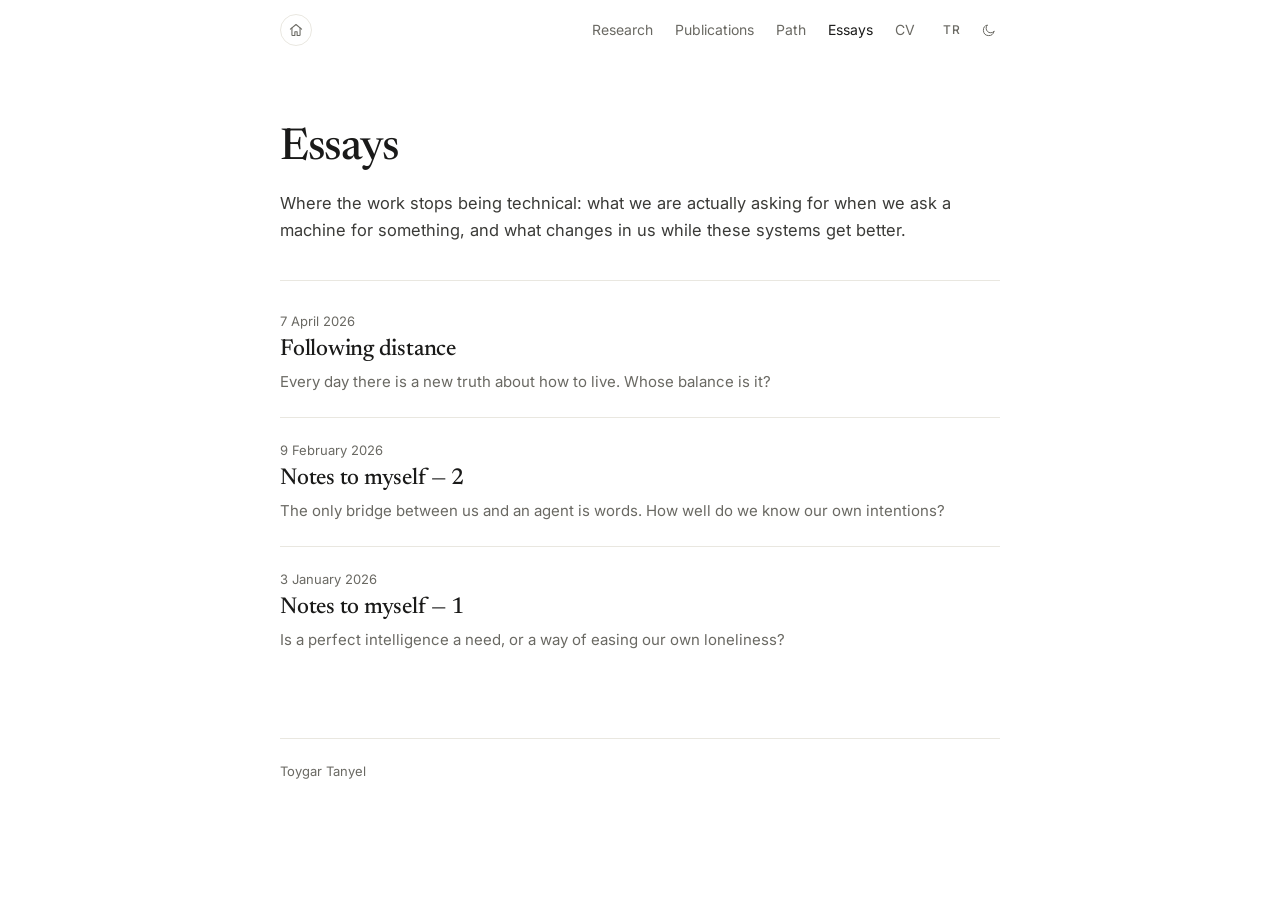
==== essays/index.html @ 607fd73d "Rename Notes to Essays and move the pieces to /essays/ The pieces on the site are short essays rathe" ====
<!doctype html>
<html lang="en">
<head>
<meta charset="utf-8">
<meta name="viewport" content="width=device-width, initial-scale=1">
<title>Essays · Toygar Tanyel</title>
<meta name="description" content="Where the work stops being technical: what we are actually asking for when we ask a machine for something, and what changes in us while these systems get better.">
<link rel="canonical" href="https://tanyelai.github.io/essays/">
<meta property="og:title" content="Essays · Toygar Tanyel">
<meta property="og:description" content="Where the work stops being technical: what we are actually asking for when we ask a machine for something, and what changes in us while these systems get better.">
<meta property="og:type" content="article">
<meta property="og:image" content="https://tanyelai.github.io/assets/og.png">
<meta name="twitter:card" content="summary_large_image">
<meta name="twitter:image" content="https://tanyelai.github.io/assets/og.png">
<link rel="icon" href="/assets/favicon.png?v=4" type="image/png">
<link rel="preconnect" href="https://fonts.googleapis.com">
<link rel="preconnect" href="https://fonts.gstatic.com" crossorigin>
<link href="https://fonts.googleapis.com/css2?family=Inter:ital,wght@0,400..600;1,400&family=Newsreader:ital,opsz,wght@0,6..72,400..600;1,6..72,400..500&display=swap" rel="stylesheet">
<link rel="stylesheet" href="/assets/style.css?v=17">
<script>try{var d=document.documentElement,t=localStorage.getItem("theme"),l=localStorage.getItem("lang");if(t)d.setAttribute("data-theme",t);if(l)d.setAttribute("data-lang",l)}catch(e){}</script>
</head>
<body>

<header class="site-head">
  <div class="col site-head-inner">
    <a class="site-home" href="/" aria-label="Home" title="Home">
      <svg width="16" height="16" viewBox="0 0 24 24" fill="none" stroke="currentColor"
           stroke-width="1.6" stroke-linecap="round" stroke-linejoin="round" aria-hidden="true">
        <path d="M3.6 10.6 12 3.8l8.4 6.8"></path>
        <path d="M5.9 9v10.4a.9.9 0 0 0 .9.9h3.5v-5.6h3.4v5.6h3.5a.9.9 0 0 0 .9-.9V9"></path>
      </svg>
    </a>
    <nav class="site-nav" aria-label="Site">
      <a href="/research">Research</a>
      <a href="/publications">Publications</a>
      <a href="/path">Path</a>
      <a href="/essays/" aria-current="page">Essays</a>
      <a href="/cv.pdf">CV</a>
    </nav>
    <span class="nav-tools">
      <button class="toggle lang-toggle" type="button" aria-label="Yazıları Türkçe oku">
        <span class="to-tr">TR</span><span class="to-en">EN</span>
      </button>
      <button class="toggle theme-toggle" type="button" aria-label="Switch to the dark theme">
        <svg class="moon" width="15" height="15" viewBox="0 0 24 24" fill="none" stroke="currentColor"
             stroke-width="1.6" stroke-linecap="round" stroke-linejoin="round" aria-hidden="true">
          <path d="M20.8 13.6A8.6 8.6 0 1 1 10.4 3.2a6.7 6.7 0 0 0 10.4 10.4z"></path>
        </svg>
        <svg class="sun" width="15" height="15" viewBox="0 0 24 24" fill="none" stroke="currentColor"
             stroke-width="1.6" stroke-linecap="round" stroke-linejoin="round" aria-hidden="true">
          <circle cx="12" cy="12" r="4.1"></circle>
          <path d="M12 2.2v2.1M12 19.7v2.1M4.5 4.5l1.5 1.5M18 18l1.5 1.5M2.2 12h2.1M19.7 12h2.1M4.5 19.5L6 18M18 6l1.5-1.5"></path>
        </svg>
      </button>
    </span>
  </div>
</header>

<main class="page page--narrow">
  <header class="article">

    <h1 class="article-title"><span data-lang="en">Essays</span><span data-lang="tr">Denemeler</span></h1>
    <p class="article-lede" data-lang="en">Where the work stops
    being technical: what we are actually asking for when we ask a machine for something,
    and what changes in us while these systems get better.</p>
    <p class="article-lede" data-lang="tr">İşin teknik olmaktan
    çıktığı yer: bir makineden bir şey isterken aslında ne istiyoruz, ve bu sistemler
    iyileştikçe bizde ne değişiyor.</p>
  </header>

  <hr class="masthead-rule">

  <ul class="notes">
        <li>
          <span class="note-date"><span data-lang="en">7 April 2026</span><span data-lang="tr">7 Nisan 2026</span></span>
          <a class="note-title" href="/essays/following-distance"><span data-lang="en">Following distance</span><span data-lang="tr">Takip mesafesi</span></a>
          <p class="note-dek" data-lang="en">Every day there is a new truth about how to live. Whose balance is it?</p>
          <p class="note-dek" data-lang="tr">Her gün yeni bir doğru var. Peki o denge kimin dengesi?</p>
        </li>
        <li>
          <span class="note-date"><span data-lang="en">9 February 2026</span><span data-lang="tr">9 Şubat 2026</span></span>
          <a class="note-title" href="/essays/notes-to-myself-2"><span data-lang="en">Notes to myself &mdash; 2</span><span data-lang="tr">Kendime düşünceler &mdash; 2</span></a>
          <p class="note-dek" data-lang="en">The only bridge between us and an agent is words. How well do we know our own intentions?</p>
          <p class="note-dek" data-lang="tr">Bir agent'la aramızdaki tek köprü kelimeler. Niyetimizi ne kadar iyi biliyoruz?</p>
        </li>
        <li>
          <span class="note-date"><span data-lang="en">3 January 2026</span><span data-lang="tr">3 Ocak 2026</span></span>
          <a class="note-title" href="/essays/notes-to-myself-1"><span data-lang="en">Notes to myself &mdash; 1</span><span data-lang="tr">Kendime düşünceler &mdash; 1</span></a>
          <p class="note-dek" data-lang="en">Is a perfect intelligence a need, or a way of easing our own loneliness?</p>
          <p class="note-dek" data-lang="tr">Kusursuz bir zeka bir ihtiyaç mı, yoksa kendi yalnızlığımızı gidermenin bir yolu mu?</p>
        </li>
  </ul>

  <footer class="foot">
    <span><a href="/">Toygar Tanyel</a></span>
  </footer>
</main>

<script src="/assets/site.js?v=17" defer></script>

</body>
</html>
---- assets/style.css ----
/* ------------------------------------------------------------------
   toygar tanyel, personal site

   One calm column. The front page says who this is and what is new,
   and stops; the rest is one click away for whoever wants it: the
   research map, the full list of publications, the path, the notes.

   A serif for names and headings over a quiet sans. Orange is the
   mark for whatever carries the decision: the current work in the
   map, the ongoing stops on the path, the paper under the cursor. It
   is never a link colour: links are ink, underlined, and turn orange
   only on hover.

   Light is the default and dark is a choice, set by the toggle and
   remembered in localStorage.
   ------------------------------------------------------------------ */

:root {
  color-scheme: light;

  --paper:      #ffffff;
  --tint:       #f7f6f2;
  --ink:        #1a1a19;
  --ink-2:      #3b3b38;  /* body prose */
  --ink-3:      #6a6963;  /* apparatus: dates, venues, author lists */
  --ink-4:      #a3a199;  /* decoration only: separators, dashes */
  --rule:       #e9e7e0;
  --hairline:   #d7d5cd;

  --accent:     #f09228;  /* the mark */
  --accent-ink: #b45d0c;  /* the mark as text: 4.6:1 on paper */
  --band:       rgba(240, 146, 40, 0.14);

  /* The three regions of the research map. */
  --now:        #e0812a;  --now-fill: rgba(240, 146, 40, 0.07);
  --exp:        #5d7fb3;  --exp-fill: rgba(93, 127, 179, 0.065);
  --app:        #4f8f78;  --app-fill: rgba(79, 143, 120, 0.065);

  --serif: "Newsreader", Georgia, "Times New Roman", serif;
  --sans:  "Inter", system-ui, -apple-system, "Segoe UI", Helvetica, Arial, sans-serif;

  --col:  720px;   /* the reading column */
  --wide: 1040px;  /* figures that need the room */
  --head: 60px;

  interpolate-size: allow-keywords;  /* lets <details> open smoothly where supported */
}

:root[data-theme="dark"] {
  color-scheme: dark;

  --paper:      #141414;
  --tint:       #1b1b1c;
  --ink:        #ecebe6;
  --ink-2:      #cbcac4;
  --ink-3:      #9e9d96;
  --ink-4:      #64635e;
  --rule:       #29292a;
  --hairline:   #3a3a3b;

  --accent:     #f0a752;
  --accent-ink: #f0a752;
  --band:       rgba(240, 167, 82, 0.16);

  --now:        #f0a752;  --now-fill: rgba(240, 167, 82, 0.075);
  --exp:        #8eabdb;  --exp-fill: rgba(142, 171, 219, 0.07);
  --app:        #83c2aa;  --app-fill: rgba(131, 194, 170, 0.07);
}

*, *::before, *::after { box-sizing: border-box; }

html {
  -webkit-text-size-adjust: 100%;
  scroll-behavior: smooth;
  scroll-padding-top: calc(var(--head) + 24px);
}

@media (prefers-reduced-motion: reduce) {
  html { scroll-behavior: auto; }
}

body {
  margin: 0;
  background: var(--paper);
  color: var(--ink);
  font-family: var(--sans);
  font-size: 15.5px;
  line-height: 1.65;
  -webkit-font-smoothing: antialiased;
  -moz-osx-font-smoothing: grayscale;
  text-rendering: optimizeLegibility;
}

p { margin: 0.6em 0; }

a {
  color: inherit;
  text-decoration: underline;
  text-decoration-color: var(--hairline);
  text-decoration-thickness: 1px;
  text-underline-offset: 3px;
  transition: color 0.15s ease, text-decoration-color 0.15s ease;
}

a:hover, a:focus-visible {
  color: var(--accent-ink);
  text-decoration-color: currentColor;
}

a:focus-visible, button:focus-visible, summary:focus-visible {
  outline: 2px solid var(--accent);
  outline-offset: 3px;
  border-radius: 3px;
}

.col  { max-width: calc(var(--col) + 48px);  margin: 0 auto; padding: 0 24px; }
.wide { max-width: calc(var(--wide) + 48px); margin: 0 auto; padding: 0 24px; }

/* ---------- language ----------
   Both languages ship in the markup and the toggle picks one.

   Both selectors are descendant selectors on purpose. The toggle sets
   the attribute on <html>, and a bare [data-lang="tr"] rule would
   match the root itself and hide the entire document. */
:root:not([data-lang="tr"]) [data-lang="tr"] { display: none; }
:root[data-lang="tr"]       [data-lang="en"] { display: none; }

/* ---------- small parts ---------- */

.icon {
  width: 17px;
  height: 17px;
  flex: none;
  fill: none;
  stroke: currentColor;
  stroke-width: 1.6;
  stroke-linecap: round;
  stroke-linejoin: round;
}

.kicker {
  margin: 0;
  font-size: 11px;
  font-weight: 500;
  letter-spacing: 0.15em;
  text-transform: uppercase;
  color: var(--ink-3);
}

.toggle {
  appearance: none;
  background: none;
  border: 0;
  padding: 4px;
  margin: 0;
  cursor: pointer;
  color: var(--ink-3);
  font: inherit;
  font-size: 12px;
  font-weight: 500;
  letter-spacing: 0.08em;
  line-height: 1;
  display: inline-flex;
  align-items: center;
  transition: color 0.15s ease;
}

.toggle:hover, .toggle:focus-visible { color: var(--accent-ink); }

.theme-toggle .sun  { display: none; }
.theme-toggle .moon { display: block; }
:root[data-theme="dark"] .theme-toggle .sun  { display: block; }
:root[data-theme="dark"] .theme-toggle .moon { display: none; }

.lang-toggle .to-tr { display: inline; }
.lang-toggle .to-en { display: none; }
:root[data-lang="tr"] .lang-toggle .to-tr { display: none; }
:root[data-lang="tr"] .lang-toggle .to-en { display: inline; }

/* ---------- header ---------- */

.site-head {
  position: sticky;
  top: 0;
  z-index: 20;
  background: var(--paper);
  background: color-mix(in srgb, var(--paper) 90%, transparent);
  -webkit-backdrop-filter: saturate(1.4) blur(12px);
  backdrop-filter: saturate(1.4) blur(12px);
}

.site-head-inner {
  display: flex;
  align-items: center;
  gap: 24px;
  min-height: var(--head);
}

.site-home {
  display: inline-flex;
  align-items: center;
  justify-content: center;
  width: 32px;
  height: 32px;
  border: 1px solid var(--rule);
  border-radius: 50%;
  color: var(--ink-3);
  transition: color 0.15s ease, border-color 0.15s ease;
}

.site-home:hover, .site-home:focus-visible { color: var(--accent-ink); border-color: var(--ink-4); }
.site-home[aria-current="page"] { color: var(--ink); }

.site-nav {
  margin-left: auto;
  display: flex;
  gap: 22px;
  font-size: 14px;
}

.site-nav a { color: var(--ink-3); text-decoration: none; }
.site-nav a:hover, .site-nav a:focus-visible { color: var(--ink); }
.site-nav a[aria-current="page"] { color: var(--ink); }

.nav-tools {
  display: inline-flex;
  align-items: center;
  gap: 12px;
}

/* ---------- footer ---------- */

.site-foot {
  margin-top: 96px;
  padding: 24px 0 40px;
  border-top: 1px solid var(--rule);
  font-size: 13px;
  color: var(--ink-3);
}

.site-foot-inner {
  display: flex;
  flex-wrap: wrap;
  align-items: center;
  justify-content: space-between;
  gap: 12px 24px;
}

.site-foot a { text-decoration: none; }

.contact-row {
  display: flex;
  flex-wrap: wrap;
  align-items: center;
  gap: 8px 16px;
}

.icon-link { display: inline-flex; color: var(--ink-3); text-decoration: none; }
.icon-link:hover, .icon-link:focus-visible { color: var(--accent-ink); }

/* ---------- headings ---------- */

.page-title {
  margin: 0;
  font-family: var(--serif);
  font-optical-sizing: auto;
  font-weight: 500;
  font-size: 40px;
  line-height: 1.08;
  letter-spacing: -0.018em;
}

.page-lede {
  margin: 12px 0 0;
  font-size: 16px;
  color: var(--ink-3);
}

.page-top { padding-top: 56px; }

.h2 {
  margin: 0;
  font-family: var(--serif);
  font-optical-sizing: auto;
  font-weight: 500;
  font-size: 24px;
  line-height: 1.2;
  letter-spacing: -0.008em;
}

.section { margin-top: 72px; }

.section-head {
  display: flex;
  align-items: baseline;
  justify-content: space-between;
  gap: 16px;
  margin-bottom: 18px;
}

/* ---------- home ---------- */

.intro {
  display: grid;
  grid-template-columns: 76px minmax(0, 1fr);
  gap: 22px;
  align-items: center;
  padding-top: 64px;
}

.portrait {
  display: block;
  width: 76px;
  height: 76px;
  object-fit: cover;
  object-position: 50% 22%;
  border-radius: 50%;
}

.name {
  margin: 0;
  font-family: var(--serif);
  font-optical-sizing: auto;
  font-weight: 500;
  font-size: 30px;
  line-height: 1.1;
  letter-spacing: -0.015em;
}

.roles {
  margin: 6px 0 0;
  font-size: 14.5px;
  line-height: 1.5;
  color: var(--ink-3);
}

.fields {
  display: flex;
  flex-wrap: wrap;
  align-items: center;
  justify-content: space-between;
  gap: 12px 24px;
  margin-top: 28px;
  padding: 14px 0;
  border-top: 1px solid var(--rule);
  border-bottom: 1px solid var(--rule);
}

.fields .kicker { display: flex; flex-wrap: wrap; row-gap: 6px; }
.fields .kicker span { white-space: nowrap; }

.fields .kicker span:not(:last-child)::after {
  content: "\00b7";
  padding: 0 10px;
  color: var(--ink-4);
}

.bio { margin-top: 30px; }

.bio p {
  margin: 0 0 1.05em;
  font-size: 16.5px;
  line-height: 1.75;
  color: var(--ink-2);
}

.bio p:last-child { margin-bottom: 0; }
.bio strong { font-weight: 600; color: var(--ink); }

/* ---------- dated rows ----------
   News, awards and teaching are the same kind of fact, a date and a
   line, so they share one row shape. */

.dated {
  list-style: none;
  margin: 0;
  padding: 0;
}

.dated li {
  display: grid;
  grid-template-columns: 96px minmax(0, 1fr);
  column-gap: 18px;
  align-items: baseline;
  padding: 9px 0;
  border-top: 1px solid var(--rule);
}

.dated li:first-child { border-top: 0; }

.when {
  font-size: 13px;
  color: var(--ink-3);
  font-variant-numeric: tabular-nums;
  line-height: 1.5;
}

.dated .text { color: var(--ink-2); }
.dated .what { font-weight: 600; color: var(--ink); }
.dated .where { color: var(--ink-3); }

.venue { font-weight: 600; font-style: normal; }

/* The home page shows only the newest lines; this row says the list
   goes on. It sits in the text column, under the last line. */
.dated-more {
  display: block;
  padding: 10px 0 0 114px;
  border-top: 1px solid var(--rule);
  font-size: 14px;
  color: var(--ink-2);
  text-decoration: none;
}

.dated-more:hover, .dated-more:focus-visible { color: var(--accent-ink); }

/* ---------- research map ----------
   Topics are outlined pills, papers are dots, dashed lines say which
   paper belongs to which topic. Three regions: the current work, the
   explanation work done in medicine, and the applied work. Hovering a
   paper lights its lines and topics and previews it; clicking opens
   it in the full list. */

.landscape { margin: 40px auto 0; }

.ls-scroll { overflow-x: auto; overflow-y: hidden; overscroll-behavior-x: contain; }

/* The map scales to fit the screen's height as well as its width, so it is
   seen in one look; below 1000px wide it scrolls sideways instead. */
.ls-canvas {
  position: relative;
  min-width: 1000px;
  max-width: max(1000px, calc((100svh - 150px) * 1000 / 600));
  margin: 0 auto;
  aspect-ratio: 1000 / 600;
}

/* The map gets more room than other wide figures. */
.landscape.wide { max-width: calc(1180px + 48px); }

.ls-canvas svg {
  position: absolute;
  inset: 0;
  width: 100%;
  height: 100%;
  overflow: visible;
}

.ls-region { stroke-width: 1.1; stroke-dasharray: 3 5; vector-effect: non-scaling-stroke; stroke-opacity: 0.6; fill-opacity: 0.06; }
.ls-region--lang { fill: var(--now); stroke: var(--now); }
.ls-region--med  { fill: var(--exp); stroke: var(--exp); }
.ls-region--other { fill: var(--ink-4); stroke: var(--ink-4); }

.ls-edge {
  fill: none;
  stroke: var(--ink-4);
  stroke-width: 1;
  stroke-dasharray: 2 4;
  vector-effect: non-scaling-stroke;
  opacity: 0.75;
  transition: stroke 0.15s ease, opacity 0.15s ease;
}

.ls-edge--dir { stroke: var(--now); opacity: 0.6; }

.ls-canvas.is-focused .ls-edge { opacity: 0.18; }
.ls-canvas.is-focused .ls-edge.is-lit { stroke: var(--accent); stroke-dasharray: none; opacity: 1; }

.ls-area {
  position: absolute;
  font-size: 10.5px;
  font-weight: 600;
  letter-spacing: 0.15em;
  text-transform: uppercase;
  white-space: nowrap;
  pointer-events: none;
}

.ls-area--lang { color: var(--accent-ink); }
.ls-area--med  { color: var(--exp); }
.ls-area--other { color: var(--ink-3); }

.ls-node {
  position: absolute;
  transform: translate(-50%, -50%);
  white-space: nowrap;
  text-decoration: none;
  transition: opacity 0.15s ease, color 0.15s ease, border-color 0.15s ease;
}

.ls-topic {
  padding: 3px 11px;
  border: 1px solid var(--hairline);
  border-radius: 999px;
  background: var(--paper);
  font-size: 12.5px;
  font-weight: 500;
  color: var(--ink);
}

.ls-topic--lang { border-color: color-mix(in srgb, var(--now) 60%, var(--hairline)); }
.ls-topic--med  { border-color: color-mix(in srgb, var(--exp) 55%, var(--hairline)); }
.ls-topic--other { border-color: var(--hairline); }

/* A shared topic, where areas meet: drawn a little stronger. */
.ls-topic--hub {
  border-color: var(--ink-3);
  font-weight: 600;
  box-shadow: 0 0 0 4px var(--paper);
}

.ls-topic--dir {
  border-style: dashed;
  border-color: var(--now);
  color: var(--accent-ink);
}

.ls-paper {
  display: inline-flex;
  align-items: center;
  gap: 6px;
  transform: translate(-6px, -50%);
  font-size: 12px;
  color: var(--ink-2);
  cursor: pointer;
}

.ls-paper.ls-left { flex-direction: row-reverse; transform: translate(calc(-100% + 6px), -50%); }

.ls-dot {
  flex: none;
  width: 12px;
  height: 12px;
  border-radius: 50%;
  border: 2px solid var(--paper);
  box-shadow: 0 0 0 1px currentColor;
  transition: background 0.15s ease, transform 0.15s ease;
}

.ls-paper--lang .ls-dot { background: var(--now); color: var(--now); }
.ls-paper--med  .ls-dot { background: var(--exp); color: var(--exp); }
.ls-paper--other .ls-dot { background: var(--ink-3); color: var(--ink-3); }

.ls-paper:hover, .ls-paper:focus-visible { color: var(--ink); outline: none; }
.ls-paper:hover .ls-dot, .ls-paper:focus-visible .ls-dot,
.ls-paper.is-lit .ls-dot { background: var(--accent); color: var(--accent); transform: scale(1.25); }

.ls-canvas.is-focused .ls-node { opacity: 0.35; }
.ls-canvas.is-focused .ls-node.is-lit { opacity: 1; }
.ls-canvas.is-focused .ls-topic.is-lit { border-color: var(--accent); }

.ls-card {
  position: absolute;
  z-index: 3;
  width: 300px;
  padding: 12px 14px;
  background: var(--paper);
  border: 1px solid var(--hairline);
  border-radius: 10px;
  box-shadow: 0 10px 30px -12px rgba(0, 0, 0, 0.25);
  pointer-events: none;
  opacity: 0;
  transform: translateY(4px);
  transition: opacity 0.15s ease, transform 0.15s ease;
}

.ls-card.is-shown { opacity: 1; transform: none; }

.ls-card-title {
  margin: 0;
  font-size: 13.5px;
  font-weight: 600;
  line-height: 1.4;
  color: var(--ink);
}

.ls-card-meta {
  margin: 5px 0 0;
  font-size: 12.5px;
  color: var(--ink-3);
}

.ls-hint {
  margin: 14px 0 0;
  font-size: 13px;
  color: var(--ink-3);
}

.ls-hint--narrow { display: none; }

/* ---------- research groups ---------- */

.era {
  margin: 72px 0 0;
  padding-bottom: 10px;
  border-bottom: 1px solid var(--ink);
  font-size: 11px;
  font-weight: 600;
  letter-spacing: 0.15em;
  text-transform: uppercase;
  color: var(--ink);
}

.era span { color: var(--ink-3); font-weight: 500; }

.group {
  padding: 36px 0 8px;
  border-top: 1px solid var(--rule);
}

.era + .group { border-top: 0; }

.group-title {
  margin: 0;
  font-family: var(--serif);
  font-optical-sizing: auto;
  font-weight: 500;
  font-size: 27px;
  line-height: 1.18;
  letter-spacing: -0.012em;
}

.group-lede {
  margin: 10px 0 0;
  font-family: var(--serif);
  font-optical-sizing: auto;
  font-style: italic;
  font-size: 19px;
  line-height: 1.5;
  color: var(--ink-2);
}

.lines {
  list-style: none;
  margin: 20px 0 0;
  padding: 0;
}

.lines li {
  padding: 9px 0;
  border-top: 1px solid var(--rule);
  font-size: 15px;
  line-height: 1.45;
}

.lines li:first-child { border-top: 0; }
.lines a { text-decoration: none; color: var(--ink); }
.lines a:hover { color: var(--accent-ink); }

.lines .meta {
  display: block;
  margin-top: 2px;
  font-size: 13px;
  color: var(--ink-3);
}

.tag {
  margin-left: 6px;
  font-size: 10.5px;
  font-weight: 600;
  letter-spacing: 0.12em;
  text-transform: uppercase;
  color: var(--accent-ink);
}

/* ---------- disclosure ---------- */

.more {
  margin-top: 14px;
  border-top: 1px solid var(--rule);
}

.more + .more { margin-top: 0; }

.more summary {
  display: flex;
  align-items: center;
  gap: 10px;
  padding: 13px 0;
  cursor: pointer;
  list-style: none;
  font-size: 14px;
  font-weight: 500;
  color: var(--ink-2);
  transition: color 0.15s ease;
}

.more summary::-webkit-details-marker { display: none; }

.more summary::before {
  content: "";
  flex: none;
  width: 7px;
  height: 7px;
  margin: 0 3px;
  border-right: 1.5px solid currentColor;
  border-bottom: 1.5px solid currentColor;
  transform: translateY(-2px) rotate(45deg);
  transition: transform 0.2s ease;
}

.more[open] summary::before { transform: translateY(2px) rotate(225deg); }
.more summary:hover { color: var(--accent-ink); }
.more summary .label { color: var(--ink-3); font-weight: 400; white-space: nowrap; }

.more-body { padding: 0 0 18px; }

.more-body > p {
  margin: 0;
  font-family: var(--serif);
  font-optical-sizing: auto;
  font-size: 18px;
  line-height: 1.66;
  color: var(--ink-2);
}

.more .lines { margin-top: 0; }

@supports selector(::details-content) {
  .more::details-content {
    block-size: 0;
    overflow: clip;
    transition: block-size 0.35s ease, content-visibility 0.35s allow-discrete;
  }
  .more[open]::details-content { block-size: auto; }
}

@media (prefers-reduced-motion: reduce) {
  .more::details-content { transition: none; }
}

.questions {
  list-style: none;
  margin: 8px 0 0;
  padding: 0;
  counter-reset: q;
}

.questions li {
  counter-increment: q;
  display: grid;
  grid-template-columns: 34px minmax(0, 1fr);
  align-items: baseline;
  padding: 12px 0;
  border-top: 1px solid var(--rule);
  font-family: var(--serif);
  font-optical-sizing: auto;
  font-size: 19px;
  line-height: 1.4;
  color: var(--ink);
}

.questions li:first-child { border-top: 0; }

.questions li::before {
  content: counter(q, decimal-leading-zero);
  font-family: var(--sans);
  font-size: 11px;
  font-weight: 500;
  letter-spacing: 0.1em;
  color: var(--ink-3);
}

/* ---------- publications ---------- */

.pub-tools {
  display: flex;
  flex-wrap: wrap;
  align-items: center;
  justify-content: space-between;
  gap: 14px 24px;
  margin-top: 28px;
}

.filters { display: flex; flex-wrap: wrap; gap: 6px; }

.filter {
  appearance: none;
  padding: 5px 12px;
  border: 1px solid var(--hairline);
  border-radius: 999px;
  background: var(--paper);
  font: inherit;
  font-size: 13px;
  color: var(--ink-2);
  cursor: pointer;
  transition: border-color 0.15s ease, background 0.15s ease, color 0.15s ease;
}

.filter .n { margin-left: 4px; color: var(--ink-3); font-variant-numeric: tabular-nums; }
.filter:hover { border-color: var(--ink-3); }
.filter[aria-pressed="true"] { background: var(--ink); border-color: var(--ink); color: var(--paper); }
.filter[aria-pressed="true"] .n { color: var(--paper); opacity: 0.7; }

.pdf {
  display: inline-flex;
  align-items: center;
  gap: 8px;
  padding: 6px 14px;
  border: 1px solid var(--ink);
  border-radius: 999px;
  font-size: 13px;
  font-weight: 500;
  text-decoration: none;
  color: var(--ink);
}

.pdf:hover, .pdf:focus-visible { background: var(--ink); color: var(--paper); }
.pdf .icon { width: 14px; height: 14px; }

.pub-note {
  margin: 18px 0 0;
  font-size: 13px;
  color: var(--ink-3);
}

.pub-note b, .pub-note .mk { color: var(--ink); font-weight: 600; }

.year {
  margin: 48px 0 0;
  padding-bottom: 8px;
  border-bottom: 1px solid var(--ink);
  font-family: var(--serif);
  font-optical-sizing: auto;
  font-weight: 500;
  font-size: 22px;
}

.year[hidden] { display: none; }

.pubs { list-style: none; margin: 0; padding: 0; }

.pub {
  padding: 16px 0;
  border-top: 1px solid var(--rule);
  scroll-margin-top: calc(var(--head) + 24px);
}

.pub:first-child { border-top: 0; }
.pub[hidden] { display: none; }

.pub-title {
  margin: 0;
  font-size: 15.5px;
  font-weight: 600;
  line-height: 1.42;
  text-wrap: pretty;
}

.pub-title a { text-decoration: none; }

.pub-authors, .pub-meta {
  margin: 3px 0 0;
  font-size: 13.5px;
  line-height: 1.55;
  color: var(--ink-3);
}

.pub-authors a { text-decoration: none; }
.pub-meta .venue { color: var(--ink-2); }
.pub-meta .sep, .pub-authors .sep { color: var(--ink-4); padding: 0 5px; }

/* The one convention that has to survive scanning: which of these
   names is his. */
.me { font-weight: 600; color: var(--ink); }

/* His part in a paper whose author order does not show it. */
.pub-authors .role { font-style: italic; white-space: nowrap; }

.pub:target { animation: target 2.4s ease; }

@keyframes target {
  0%, 35% { background: var(--band); }
  100%    { background: transparent; }
}

/* ---------- path ----------
   Three lanes on one time axis, newest at the top. Study, research
   and industry ran side by side for years; the lanes show it without
   having to say it. Every block is a role and a place, nothing more. */

.lanes {
  --row: 7px;
  position: relative;
  margin-top: 36px;
  display: grid;
  grid-template-columns: 52px repeat(3, minmax(0, 1fr));
  grid-template-rows: auto repeat(var(--months), var(--row));
  column-gap: 10px;
}

.lane-head {
  grid-row: 1;
  padding-bottom: 12px;
  font-size: 11px;
  font-weight: 600;
  letter-spacing: 0.15em;
  text-transform: uppercase;
  color: var(--ink-3);
}

.lane-rule {
  grid-column: 2 / -1;
  border-top: 1px solid var(--rule);
  pointer-events: none;
}

.year-tick {
  grid-column: 1;
  align-self: start;
  margin-top: -9px;
  font-size: 12px;
  color: var(--ink-3);
  font-variant-numeric: tabular-nums;
}

.now-line {
  grid-column: 1 / -1;
  grid-row: 2;
  position: relative;
  border-top: 1.5px solid var(--accent);
  pointer-events: none;
}

.now-line span {
  position: absolute;
  top: -9px;
  left: 0;
  padding-right: 6px;
  background: var(--paper);
  font-size: 11px;
  font-weight: 600;
  letter-spacing: 0.12em;
  text-transform: uppercase;
  color: var(--accent-ink);
}

.block {
  position: relative;
  z-index: 1;
  margin: 1px 0;
  padding: 7px 10px;
  border-left: 2px solid var(--ink-2);
  border-radius: 2px 8px 8px 2px;
  background: var(--tint);
  overflow: visible;
}

.block.now { border-left-color: var(--accent); background: color-mix(in srgb, var(--accent) 9%, var(--paper)); }

/* Two roles in one lane at the same time. For the months they share, the
   later role narrows to the right half (share-top above, share-r beside)
   and the earlier one takes the left half (share-l beside, share-bottom
   below). Each keeps its text where it has the full width. */
.block.share-top    { margin-bottom: 0; border-bottom-right-radius: 0; }
.block.share-r      { margin: 0 0 2px calc(50% + 2px); border-top-left-radius: 0; border-top-right-radius: 0; }
.block.share-l      { margin: 1px calc(50% + 2px) 0 0; border-bottom-left-radius: 0; border-bottom-right-radius: 0; }
.block.share-bottom { margin-top: 0; border-top-left-radius: 0; }

.block-role {
  display: block;
  font-size: 13.5px;
  font-weight: 600;
  line-height: 1.3;
  color: var(--ink);
}

.block-place {
  display: block;
  margin-top: 1px;
  font-size: 12.5px;
  line-height: 1.35;
  color: var(--ink-3);
}

.block-when {
  display: block;
  margin-top: 3px;
  font-size: 11.5px;
  color: var(--ink-3);
  font-variant-numeric: tabular-nums;
}

.two-col {
  display: grid;
  grid-template-columns: minmax(0, 1fr) minmax(0, 1fr);
  gap: 56px;
}

.two-col .dated li { grid-template-columns: 1fr; padding: 10px 0; }
.two-col .when { display: block; margin-bottom: 2px; }

/* ---------- notes ---------- */

.article { padding-top: 56px; }

.article-title {
  margin: 10px 0 0;
  font-family: var(--serif);
  font-optical-sizing: auto;
  font-weight: 500;
  font-size: clamp(34px, 5vw, 44px);
  line-height: 1.08;
  letter-spacing: -0.018em;
  text-wrap: balance;
}

.article-lede {
  margin: 16px 0 0;
  font-size: 16.5px;
  line-height: 1.65;
  color: var(--ink-2);
}

.article-body { margin-top: 32px; }

/* Notes are essays, so they read in the serif. */
.article-body p {
  margin: 0 0 1.05em;
  font-family: var(--serif);
  font-optical-sizing: auto;
  font-size: 19.5px;
  line-height: 1.66;
  color: var(--ink-2);
}

.article-body p:last-child { margin-bottom: 0; }
.article-body em { color: var(--ink); font-weight: 600; font-style: normal; }

.masthead-rule { border: 0; border-top: 1px solid var(--rule); margin: 36px 0 0; }

.notes { list-style: none; margin: 8px 0 0; padding: 0; }
.notes li { padding: 22px 0; border-bottom: 1px solid var(--rule); }
.notes li:last-child { border-bottom: 0; }

.note-date {
  display: block;
  font-size: 13px;
  color: var(--ink-3);
}

.article .note-date { margin: 0; }

.note-title {
  display: inline-block;
  margin-top: 4px;
  font-family: var(--serif);
  font-optical-sizing: auto;
  font-weight: 500;
  font-size: 23px;
  line-height: 1.2;
  letter-spacing: -0.01em;
  text-decoration: none;
}

.note-dek { margin: 6px 0 0; font-size: 15px; color: var(--ink-3); }

.foot {
  margin-top: 64px;
  padding: 22px 0 44px;
  border-top: 1px solid var(--rule);
  font-size: 13px;
  color: var(--ink-3);
  display: flex;
  flex-wrap: wrap;
  justify-content: space-between;
  gap: 6px 24px;
}

.foot a { text-decoration: none; }

/* ---------- motion ---------- */

@media (prefers-reduced-motion: no-preference) {
  .intro, .fields, .bio { animation: rise 600ms cubic-bezier(0.2, 0.7, 0.2, 1) backwards; }
  .fields { animation-delay: 80ms; }
  .bio    { animation-delay: 140ms; }
  @keyframes rise { from { opacity: 0; transform: translateY(6px); } to { opacity: 1; transform: none; } }
}

/* ---------- touch ----------
   Fingers need about 32px or more to hit something; the padding grows the
   hit area and the negative margin keeps the layout where it was. */

@media (pointer: coarse) {
  .toggle { padding: 10px; margin: -6px; }
  .icon-link { padding: 8px; margin: -8px; }
  .site-foot a:not(.icon-link), .foot a { display: inline-block; padding: 8px 0; margin: -8px 0; }
  .dated-more { padding-bottom: 10px; }
  .pub-meta a { padding: 6px 0; }
}

/* ---------- narrow ---------- */

@media (max-width: 760px) {
  .site-head { position: static; }
  .site-head-inner { flex-wrap: wrap; gap: 0 18px; padding-top: 12px; padding-bottom: 0; }
  .site-nav { order: 3; width: 100%; margin: 0; gap: 18px; overflow-x: auto; }
  .site-nav a { padding: 10px 0; }
  .nav-tools { margin-left: auto; }
  html { scroll-padding-top: 16px; }

  .intro { grid-template-columns: 60px minmax(0, 1fr); gap: 16px; padding-top: 32px; }
  .portrait { width: 60px; height: 60px; }
  .name { font-size: 26px; }
  .roles { font-size: 13.5px; }
  .bio p { font-size: 16px; }

  .dated li { grid-template-columns: minmax(0, 1fr); row-gap: 1px; }
  .dated-more { padding-left: 0; }

  .ls-hint--wide { display: none; }
  .ls-hint--narrow { display: block; margin: 0 0 12px; }
  .landscape { display: flex; flex-direction: column; }
  .landscape figcaption { order: -1; padding: 0; }

  .two-col { grid-template-columns: minmax(0, 1fr); gap: 40px; }

  .lanes { --row: 8.5px; grid-template-columns: 32px repeat(3, minmax(0, 1fr)); column-gap: 5px; }
  .block { padding: 5px 6px; }
  .block-role { font-size: 12px; }
  .block-place, .block-when { font-size: 11px; }
  .lane-head { font-size: 10px; letter-spacing: 0.1em; }

  .page-title { font-size: 34px; }
  .page-top { padding-top: 36px; }
  .article { padding-top: 36px; }
}

@media (max-width: 520px) {
  .article-body p { font-size: 18.5px; }
  .questions li { font-size: 17.5px; }
}

/* The smallest phones: the five nav links share the row instead of
   pushing CV out of sight, and the lane blocks give their text more room
   (long words carry soft hyphens in path.html). */
@media (max-width: 400px) {
  .site-nav { gap: 0; justify-content: space-between; }
  .block { padding: 5px 4px 5px 6px; }
}

@media (max-width: 340px) {
  .block .nw { white-space: normal; }
  .block-role { font-size: 11.5px; }
}

/* The notes pages use the reading column under their older name. */
.page, .page--narrow { max-width: calc(var(--col) + 48px); margin: 0 auto; padding: 0 24px; }

.ls-paper.ls-above { flex-direction: column-reverse; gap: 4px; transform: translate(-50%, calc(-100% + 6px)); }
.ls-paper.ls-below { flex-direction: column; gap: 4px; transform: translate(-50%, -6px); }
.nw { white-space: nowrap; }


/* Region names and overlap names are placed by site.js once the outlines
   exist; until then, and without script, they stay out of the way. */
.ls-area { transform: translate(-50%, -50%); visibility: hidden; }
.ls-area.is-placed { visibility: visible; }
.ls-area--start { transform: translate(0, -50%); }

/* A paper's label sits on its area's own tint, so a line passing under it
   is hidden rather than struck through the text. */
.ls-label { padding: 0 3px; border-radius: 3px; }
.ls-paper--lang .ls-label { background: color-mix(in srgb, var(--now) 6%, var(--paper)); }
.ls-paper--med  .ls-label { background: color-mix(in srgb, var(--exp) 6%, var(--paper)); }
.ls-paper--other .ls-label { background: color-mix(in srgb, var(--ink-4) 6%, var(--paper)); }

.lines-label { margin: 18px 0 6px; font-size: 13px; color: var(--ink-3); }
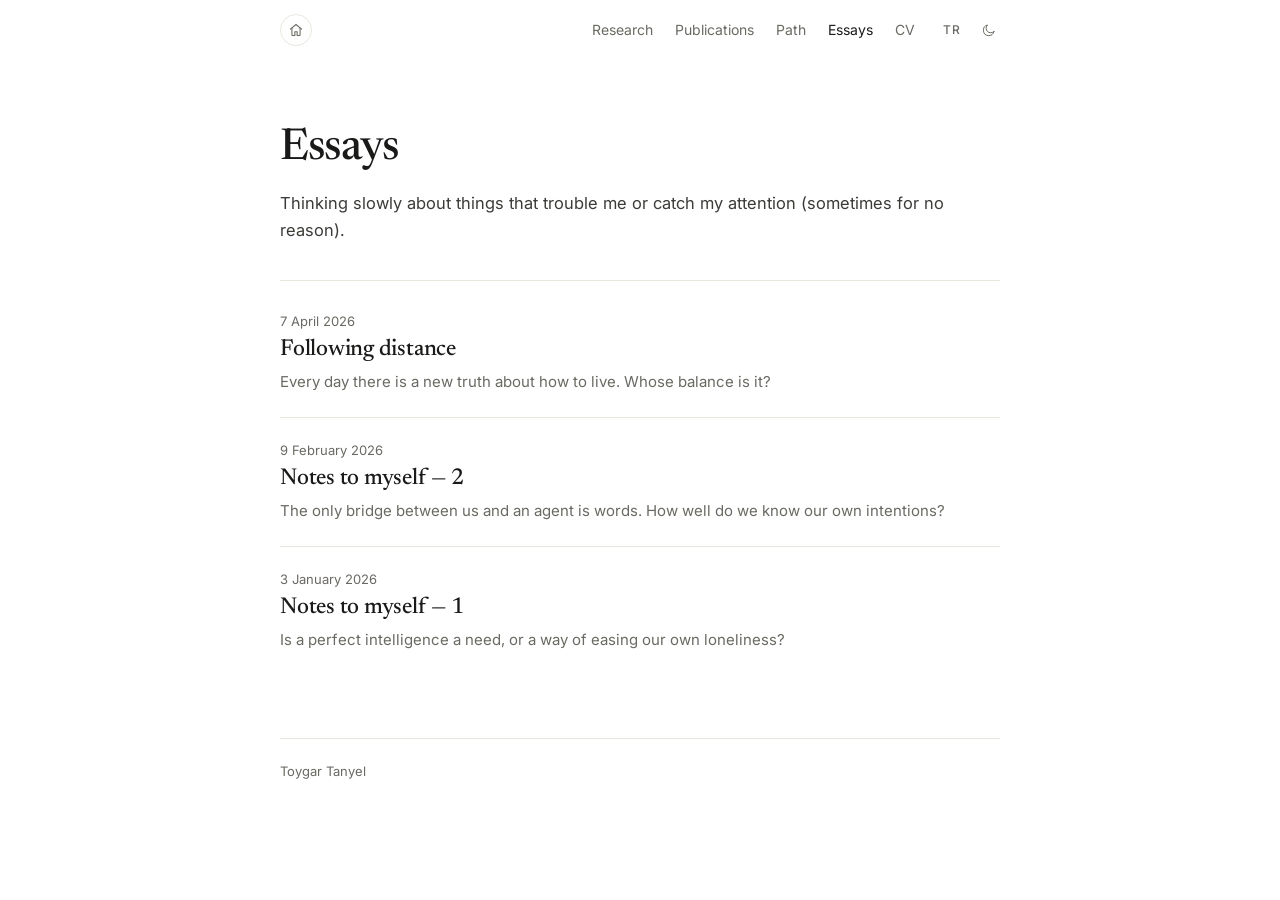
==== commit 9385fd18: "Give the essays page a lede about how the pieces are written The old lede tied the section to machin" ====
--- a/essays/index.html
+++ b/essays/index.html
@@ -4,10 +4,10 @@
 <meta charset="utf-8">
 <meta name="viewport" content="width=device-width, initial-scale=1">
 <title>Essays · Toygar Tanyel</title>
-<meta name="description" content="Where the work stops being technical: what we are actually asking for when we ask a machine for something, and what changes in us while these systems get better.">
+<meta name="description" content="Thinking slowly about things that trouble me or catch my attention (sometimes for no reason).">
 <link rel="canonical" href="https://tanyelai.github.io/essays/">
 <meta property="og:title" content="Essays · Toygar Tanyel">
-<meta property="og:description" content="Where the work stops being technical: what we are actually asking for when we ask a machine for something, and what changes in us while these systems get better.">
+<meta property="og:description" content="Thinking slowly about things that trouble me or catch my attention (sometimes for no reason).">
 <meta property="og:type" content="article">
 <meta property="og:image" content="https://tanyelai.github.io/assets/og.png">
 <meta name="twitter:card" content="summary_large_image">
@@ -60,12 +60,8 @@
   <header class="article">
 
     <h1 class="article-title"><span data-lang="en">Essays</span><span data-lang="tr">Denemeler</span></h1>
-    <p class="article-lede" data-lang="en">Where the work stops
-    being technical: what we are actually asking for when we ask a machine for something,
-    and what changes in us while these systems get better.</p>
-    <p class="article-lede" data-lang="tr">İşin teknik olmaktan
-    çıktığı yer: bir makineden bir şey isterken aslında ne istiyoruz, ve bu sistemler
-    iyileştikçe bizde ne değişiyor.</p>
+    <p class="article-lede" data-lang="en">Thinking slowly about things that trouble me or catch my attention (sometimes for no reason).</p>
+    <p class="article-lede" data-lang="tr">Burada beni huzursuz eden ya da (bazen sebepsizce) dikkatimi çeken şeyler üzerine acele etmeden düşünüyorum.</p>
   </header>
 
   <hr class="masthead-rule">
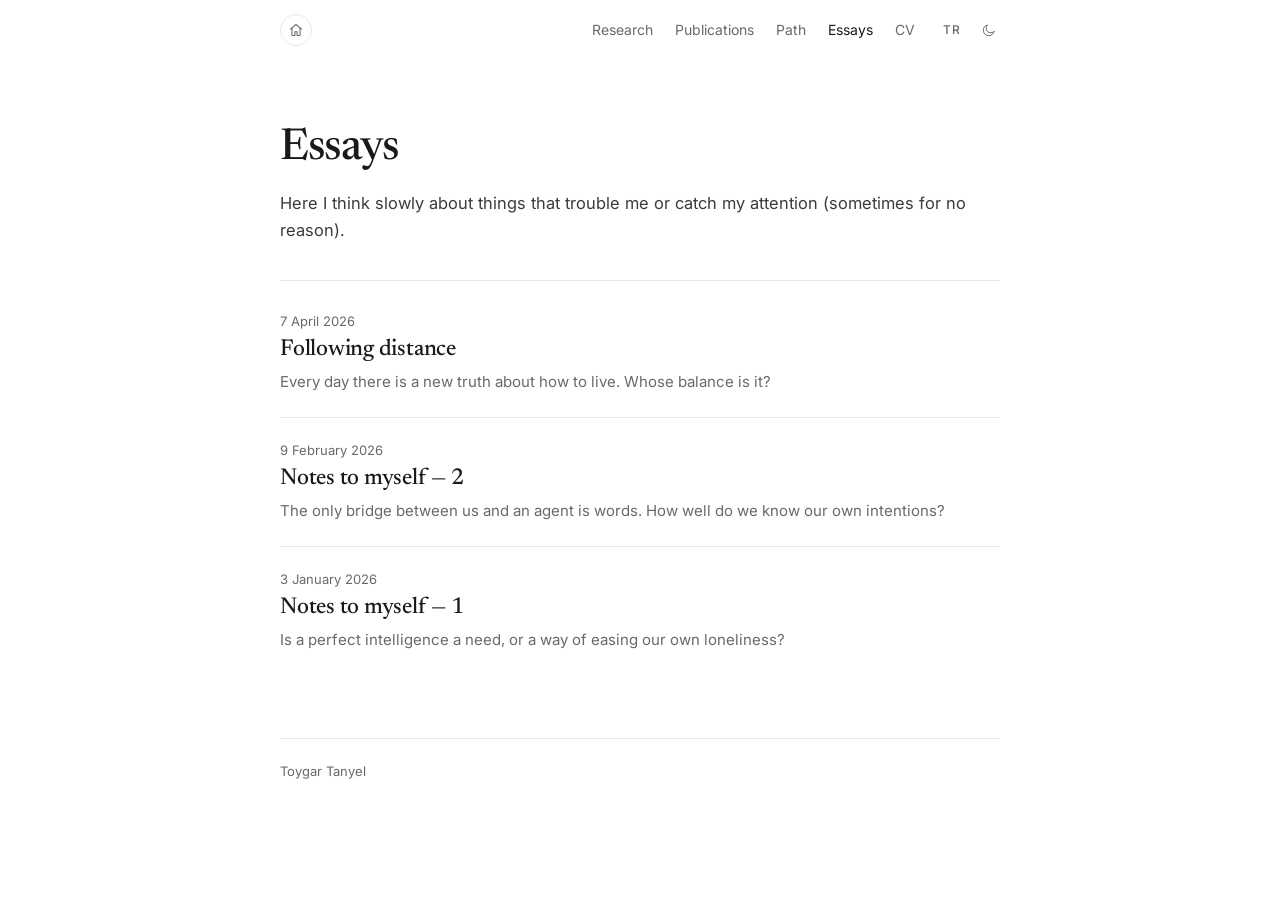
==== commit 588c92bd: "Make the English lede a full sentence, like the Turkish Co-Authored-By: Claude Opus 5.5 <noreply@ant" ====
--- a/essays/index.html
+++ b/essays/index.html
@@ -4,10 +4,10 @@
 <meta charset="utf-8">
 <meta name="viewport" content="width=device-width, initial-scale=1">
 <title>Essays · Toygar Tanyel</title>
-<meta name="description" content="Thinking slowly about things that trouble me or catch my attention (sometimes for no reason).">
+<meta name="description" content="Here I think slowly about things that trouble me or catch my attention (sometimes for no reason).">
 <link rel="canonical" href="https://tanyelai.github.io/essays/">
 <meta property="og:title" content="Essays · Toygar Tanyel">
-<meta property="og:description" content="Thinking slowly about things that trouble me or catch my attention (sometimes for no reason).">
+<meta property="og:description" content="Here I think slowly about things that trouble me or catch my attention (sometimes for no reason).">
 <meta property="og:type" content="article">
 <meta property="og:image" content="https://tanyelai.github.io/assets/og.png">
 <meta name="twitter:card" content="summary_large_image">
@@ -60,7 +60,7 @@
   <header class="article">
 
     <h1 class="article-title"><span data-lang="en">Essays</span><span data-lang="tr">Denemeler</span></h1>
-    <p class="article-lede" data-lang="en">Thinking slowly about things that trouble me or catch my attention (sometimes for no reason).</p>
+    <p class="article-lede" data-lang="en">Here I think slowly about things that trouble me or catch my attention (sometimes for no reason).</p>
     <p class="article-lede" data-lang="tr">Burada beni huzursuz eden ya da (bazen sebepsizce) dikkatimi çeken şeyler üzerine acele etmeden düşünüyorum.</p>
   </header>
 
